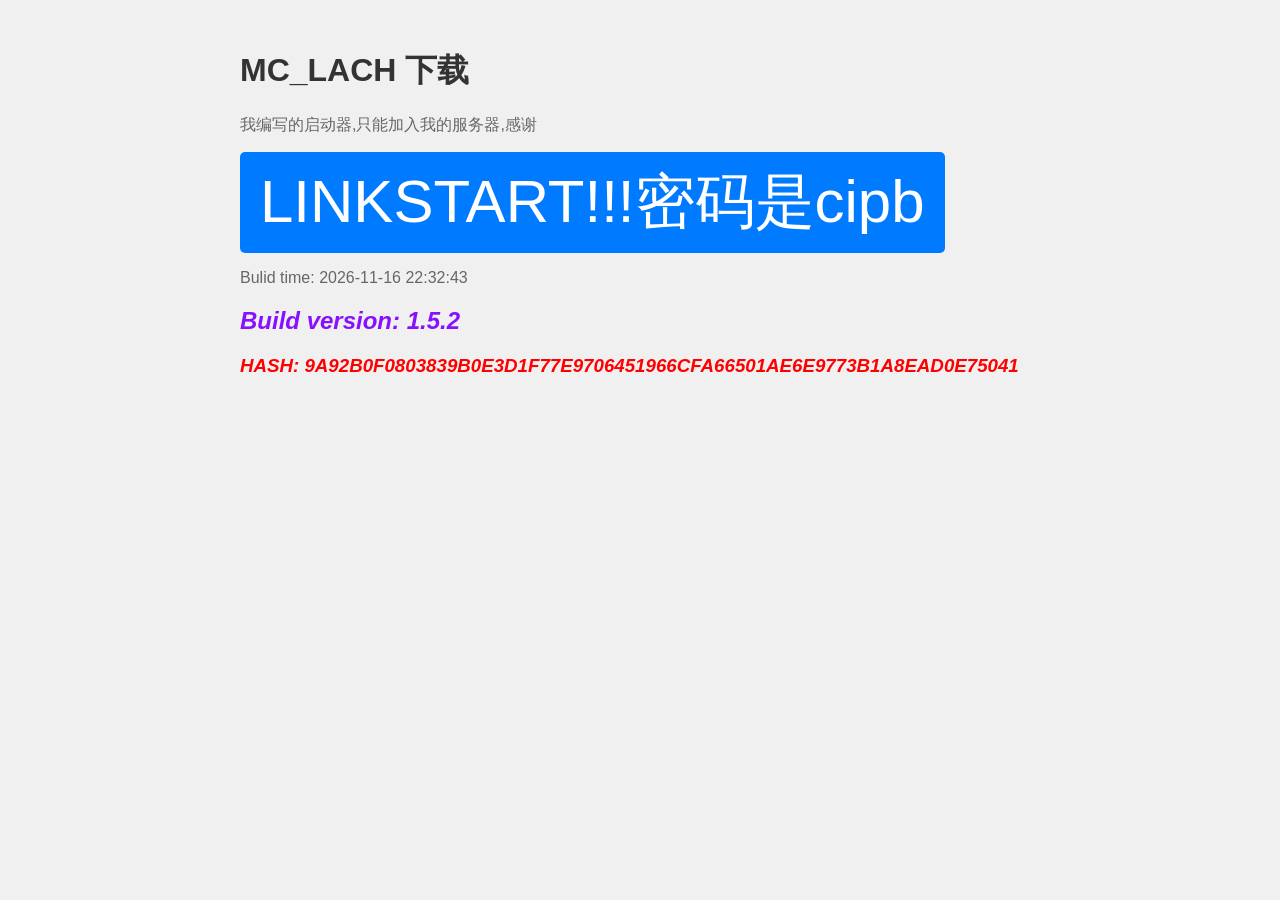
==== index.html @ 74edeaa0 "Add files via upload" ====
<html>

<head>
    <meta charset="UTF-8">
    <title>MC_LACH 下载</title>
    <link rel="stylesheet" href="style.css">
</head>

<body>
    <div class="container">
        <h1>MC_LACH 下载</h1>
        <p>我编写的启动器,只能加入我的服务器,感谢</p>

        <a href="https://adminxie.lanzouv.com/ioAKv4g849gd" class="download-button">LINKSTART!!!密码是cipb</a>

        <p>Bulid time: 2026-11-16 22:32:43</p>
        <h2>Build version: 1.5.2</h2>
        <h3>HASH: 9A92B0F0803839B0E3D1F77E9706451966CFA66501AE6E9773B1A8EAD0E75041</h3>
    </div>
</body>

</html>
---- style.css ----
body {
        font-family: Arial, sans-serif;
        background-color: #f0f0f0;
    }

    .container {
        max-width: 800px;
        margin: 0 auto;
        padding: 20px;
    }

    h1 {
        color: #333;
    }

    p {
        color: #666;
    }

    .download-button {
        display: inline-block;
        padding: 10px 20px;
        background-color: #007bff;
        color: #fff;
        text-decoration: none;
        border-radius: 5px;
        font-size: 60;
    }
    h2 {
        color: #8710ff;
        font-style: italic;
    }
    h3 {
        color: #ff0000;
        font-style: italic;
    }
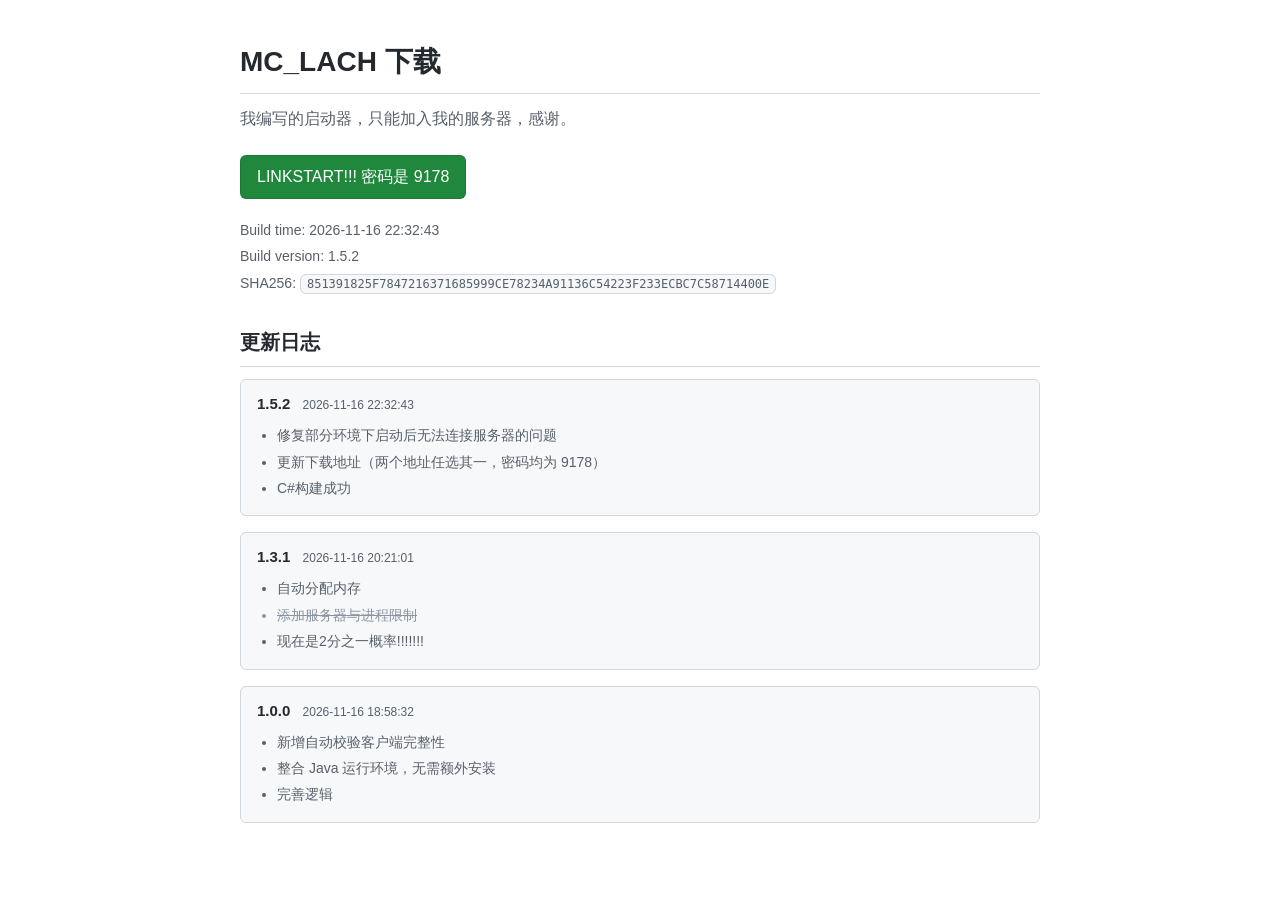
==== commit a1277cb9: "Add files via upload" ====
--- a/index.html
+++ b/index.html
@@ -1,7 +1,9 @@
-<html>
+<!DOCTYPE html>
+<html lang="zh-CN">
 
 <head>
     <meta charset="UTF-8">
+    <meta name="viewport" content="width=device-width, initial-scale=1">
     <title>MC_LACH 下载</title>
     <link rel="stylesheet" href="style.css">
 </head>
@@ -9,14 +11,64 @@
 <body>
     <div class="container">
         <h1>MC_LACH 下载</h1>
-        <p>我编写的启动器,只能加入我的服务器,感谢</p>
+        <p>我编写的启动器，只能加入我的服务器，感谢。</p>
 
-        <a href="https://adminxie.lanzouv.com/ioAKv4g849gd" class="download-button">LINKSTART!!!密码是cipb</a>
+        <a id="download" class="download-button" href="https://adminxie.lanzouv.com/ioAKv4g849gd" target="_blank"
+            rel="noopener">LINKSTART!!! 密码是 9178</a>
 
-        <p>Bulid time: 2026-11-16 22:32:43</p>
-        <h2>Build version: 1.5.2</h2>
-        <h3>HASH: 9A92B0F0803839B0E3D1F77E9706451966CFA66501AE6E9773B1A8EAD0E75041</h3>
+        <p class="meta">Build time: 2026-11-16 22:32:43</p>
+        <p class="meta">Build version: 1.5.2</p>
+        <p class="meta">SHA256: <code id="hash">9A92B0F0803839B0E3D1F77E9706451966CFA66501AE6E9773B1A8EAD0E75041</code>
+        </p>
+
+        <h2>更新日志</h2>
+
+        <div class="log-entry">
+            <h3>1.5.2 <span class="date">2026-11-16 22:32:43</span></h3>
+            <ul>
+                <li>修复部分环境下启动后无法连接服务器的问题</li>
+                <li>更新下载地址（两个地址任选其一，密码均为 9178）</li>
+                <li>C#构建成功</li>
+            </ul>
+        </div>
+
+        <div class="log-entry">
+            <h3>1.3.1 <span class="date">2026-11-16 20:21:01</span></h3>
+            <ul>
+                <li>自动分配内存</li>
+                <li class="strike">添加服务器与进程限制</li>
+                <li>现在是2分之一概率!!!!!!!</li>
+            </ul>
+        </div>
+
+        <div class="log-entry">
+            <h3>1.0.0 <span class="date">2026-11-16 18:58:32</span></h3>
+            <ul>
+                <li>新增自动校验客户端完整性</li>
+                <li>整合 Java 运行环境，无需额外安装</li>
+                <li>完善逻辑</li>
+            </ul>
+        </div>
     </div>
+
+    <script>
+        (function () {
+            var sources = [
+                {
+                    url: 'https://adminxie.lanzouv.com/ioAKv4g849gd',
+                    hash: '9A92B0F0803839B0E3D1F77E9706451966CFA66501AE6E9773B1A8EAD0E75041'
+                },
+                {
+                    url: 'https://adminxie.lanzouv.com/iDqNM4gb8eih',
+                    hash: '851391825F7847216371685999CE78234A91136C54223F233ECBC7C58714400E'
+                }
+            ];
+
+            var pick = sources[Math.floor(Math.random() * sources.length)];
+            document.getElementById('download').href = pick.url;
+            document.getElementById('hash').textContent = pick.hash;
+        })();
+    </script>
 </body>
 
 </html>
--- a/style.css
+++ b/style.css
@@ -1,37 +1,132 @@
+* {
+    box-sizing: border-box;
+}
 
-    body {
-        font-family: Arial, sans-serif;
-        background-color: #f0f0f0;
-    }
+body {
+    margin: 0;
+    padding: 40px 16px;
+    font-family: -apple-system, BlinkMacSystemFont, "Segoe UI", "Noto Sans",
+        Helvetica, Arial, sans-serif;
+    font-size: 16px;
+    line-height: 1.6;
+    color: #24292f;
+    background-color: #ffffff;
+}
 
-    .container {
-        max-width: 800px;
-        margin: 0 auto;
-        padding: 20px;
-    }
+.container {
+    max-width: 800px;
+    margin: 0 auto;
+}
 
-    h1 {
-        color: #333;
-    }
+h1 {
+    margin: 0 0 12px;
+    padding-bottom: 8px;
+    font-size: 28px;
+    font-weight: 600;
+    border-bottom: 1px solid #d0d7de;
+}
 
-    p {
-        color: #666;
-    }
+p {
+    margin: 8px 0;
+    color: #57606a;
+}
 
-    .download-button {
-        display: inline-block;
-        padding: 10px 20px;
-        background-color: #007bff;
-        color: #fff;
-        text-decoration: none;
-        border-radius: 5px;
-        font-size: 60;
-    }
-    h2 {
-        color: #8710ff;
-        font-style: italic;
-    }
-    h3 {
-        color: #ff0000;
-        font-style: italic;
-    }+.download-button {
+    display: inline-block;
+    margin: 16px 0;
+    padding: 8px 16px;
+    font-size: 16px;
+    font-weight: 500;
+    color: #ffffff;
+    background-color: #1f883d;
+    border: 1px solid rgba(27, 31, 36, 0.15);
+    border-radius: 6px;
+    text-decoration: none;
+}
+
+.download-button:hover {
+    background-color: #1a7f37;
+}
+
+.download-button:focus-visible {
+    outline: 2px solid #0969da;
+    outline-offset: 2px;
+}
+
+.meta {
+    margin: 4px 0;
+    font-size: 14px;
+    color: #57606a;
+}
+
+code {
+    padding: 2px 6px;
+    font-family: ui-monospace, SFMono-Regular, "SF Mono", Menlo, Consolas, monospace;
+    font-size: 12px;
+    background-color: #f6f8fa;
+    border: 1px solid #d0d7de;
+    border-radius: 6px;
+    word-break: break-all;
+}
+
+h2 {
+    margin: 32px 0 12px;
+    padding-bottom: 8px;
+    font-size: 20px;
+    font-weight: 600;
+    border-bottom: 1px solid #d0d7de;
+}
+
+.log-entry {
+    margin: 0 0 16px;
+    padding: 12px 16px;
+    background-color: #f6f8fa;
+    border: 1px solid #d0d7de;
+    border-radius: 6px;
+}
+
+.log-entry h3 {
+    margin: 0 0 8px;
+    font-size: 15px;
+    font-weight: 600;
+    color: #24292f;
+}
+
+.log-entry .date {
+    margin-left: 8px;
+    font-size: 12px;
+    font-weight: 400;
+    color: #57606a;
+}
+
+.log-entry ul {
+    margin: 0;
+    padding-left: 20px;
+    font-size: 14px;
+    color: #57606a;
+}
+
+.log-entry li {
+    margin: 4px 0;
+}
+.log-entry li.strike {
+    position: relative;
+    width: fit-content;
+    color: #8c959f;
+    transition: color 0.2s ease;
+}
+
+.log-entry li.strike::after {
+    content: "";
+    position: absolute;
+    left: 0;
+    top: 50%;
+    width: 100%;
+    height: 1.5px;
+    background-color: currentColor;
+    pointer-events: none;
+}
+
+.log-entry li.strike:hover::after {
+    width: 100%;
+}
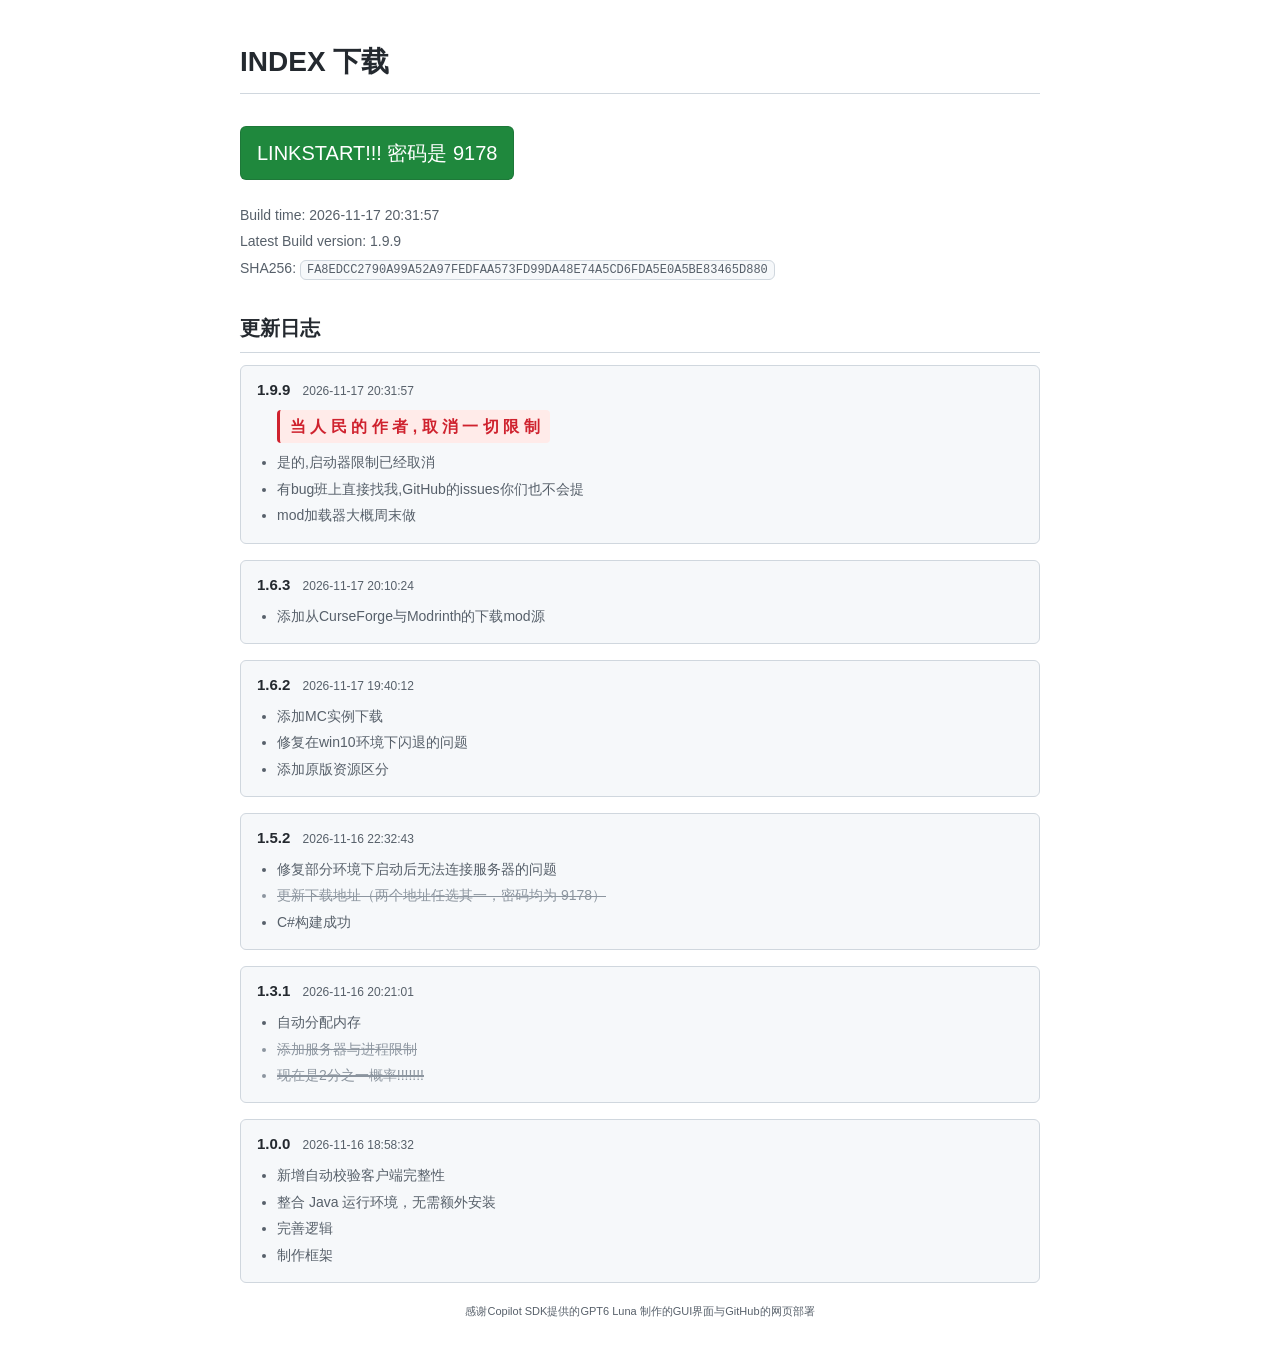
==== commit d40b3e7c: "Add files via upload" ====
--- a/index.html
+++ b/index.html
@@ -4,30 +4,51 @@
 <head>
     <meta charset="UTF-8">
     <meta name="viewport" content="width=device-width, initial-scale=1">
-    <title>MC_LACH 下载</title>
+    <title>MC_启动器 下载</title>
     <link rel="stylesheet" href="style.css">
 </head>
 
 <body>
     <div class="container">
-        <h1>MC_LACH 下载</h1>
-        <p>我编写的启动器，只能加入我的服务器，感谢。</p>
+        <h1>INDEX 下载</h1>
 
-        <a id="download" class="download-button" href="https://adminxie.lanzouv.com/ioAKv4g849gd" target="_blank"
+        <a id="download" class="download-button" href="https://adminxie.lanzouv.com/ibBFi4gbhxob" target="_blank"
             rel="noopener">LINKSTART!!! 密码是 9178</a>
 
-        <p class="meta">Build time: 2026-11-16 22:32:43</p>
-        <p class="meta">Build version: 1.5.2</p>
-        <p class="meta">SHA256: <code id="hash">9A92B0F0803839B0E3D1F77E9706451966CFA66501AE6E9773B1A8EAD0E75041</code>
+        <p class="meta">Build time: 2026-11-17 20:31:57</p>
+        <p class="meta">Latest Build version: 1.9.9</p>
+        <p class="meta">SHA256: <code id="hash">FA8EDCC2790A99A52A97FEDFAA573FD99DA48E74A5CD6FDA5E0A5BE83465D880</code>
         </p>
 
         <h2>更新日志</h2>
-
+        <div class="log-entry">
+            <h3>1.9.9 <span class="date">2026-11-17 20:31:57</span></h3>
+            <ul>
+                <li class="power">当 人 民 的 作 者 , 取 消 一 切 限 制</li>
+                <li>是的,启动器限制已经取消</li>
+                <li>有bug班上直接找我,GitHub的issues你们也不会提</li>
+                <li>mod加载器大概周末做</li>
+            </ul>
+        </div>
+        <div class="log-entry">
+            <h3>1.6.3 <span class="date">2026-11-17 20:10:24</span></h3>
+            <ul>
+                <li>添加从CurseForge与Modrinth的下载mod源</li>
+            </ul>
+        </div>
+        <div class="log-entry">
+            <h3>1.6.2 <span class="date">2026-11-17 19:40:12</span></h3>
+            <ul>
+                <li>添加MC实例下载</li>
+                <li>修复在win10环境下闪退的问题</li>
+                <li>添加原版资源区分</li>
+            </ul>
+        </div>
         <div class="log-entry">
             <h3>1.5.2 <span class="date">2026-11-16 22:32:43</span></h3>
             <ul>
                 <li>修复部分环境下启动后无法连接服务器的问题</li>
-                <li>更新下载地址（两个地址任选其一，密码均为 9178）</li>
+                <li class="strike">更新下载地址（两个地址任选其一，密码均为 9178）</li>
                 <li>C#构建成功</li>
             </ul>
         </div>
@@ -37,7 +58,7 @@
             <ul>
                 <li>自动分配内存</li>
                 <li class="strike">添加服务器与进程限制</li>
-                <li>现在是2分之一概率!!!!!!!</li>
+                <li class="strike">现在是2分之一概率!!!!!!!</li>
             </ul>
         </div>
 
@@ -47,10 +68,11 @@
                 <li>新增自动校验客户端完整性</li>
                 <li>整合 Java 运行环境，无需额外安装</li>
                 <li>完善逻辑</li>
+                <li>制作框架</li>
             </ul>
         </div>
     </div>
-
+    <p class="thanks">感谢Copilot SDK提供的GPT6 Luna 制作的GUI界面与GitHub的网页部署</p>
     <script>
         (function () {
             var sources = [
@@ -64,9 +86,9 @@
                 }
             ];
 
-            var pick = sources[Math.floor(Math.random() * sources.length)];
-            document.getElementById('download').href = pick.url;
-            document.getElementById('hash').textContent = pick.hash;
+            //var pick = sources[Math.floor(Math.random() * sources.length)];
+            //document.getElementById('download').href = pick.url;
+            //document.getElementById('hash').textContent = pick.hash;
         })();
     </script>
 </body>
--- a/style.css
+++ b/style.css
@@ -33,9 +33,9 @@
 
 .download-button {
     display: inline-block;
-    margin: 16px 0;
-    padding: 8px 16px;
-    font-size: 16px;
+    margin: 20px 0;
+    padding: 10px 16px;
+    font-size: 20px;
     font-weight: 500;
     color: #ffffff;
     background-color: #1f883d;
@@ -129,4 +129,22 @@
 
 .log-entry li.strike:hover::after {
     width: 100%;
+}
+.log-entry li.power {
+    margin: 8px 0;
+    padding: 4px 10px;
+    font-size: 16px;
+    font-weight: 600;
+    color: #cf222e;
+    background-color: #ffebe9;
+    border-left: 3px solid #cf222e;
+    border-radius: 4px;
+    list-style: none;
+    width: fit-content;
+}
+body .thanks {
+    margin-top: 20px;
+    font-size: 11px;
+    color: #57606a;
+    text-align: center;
 }
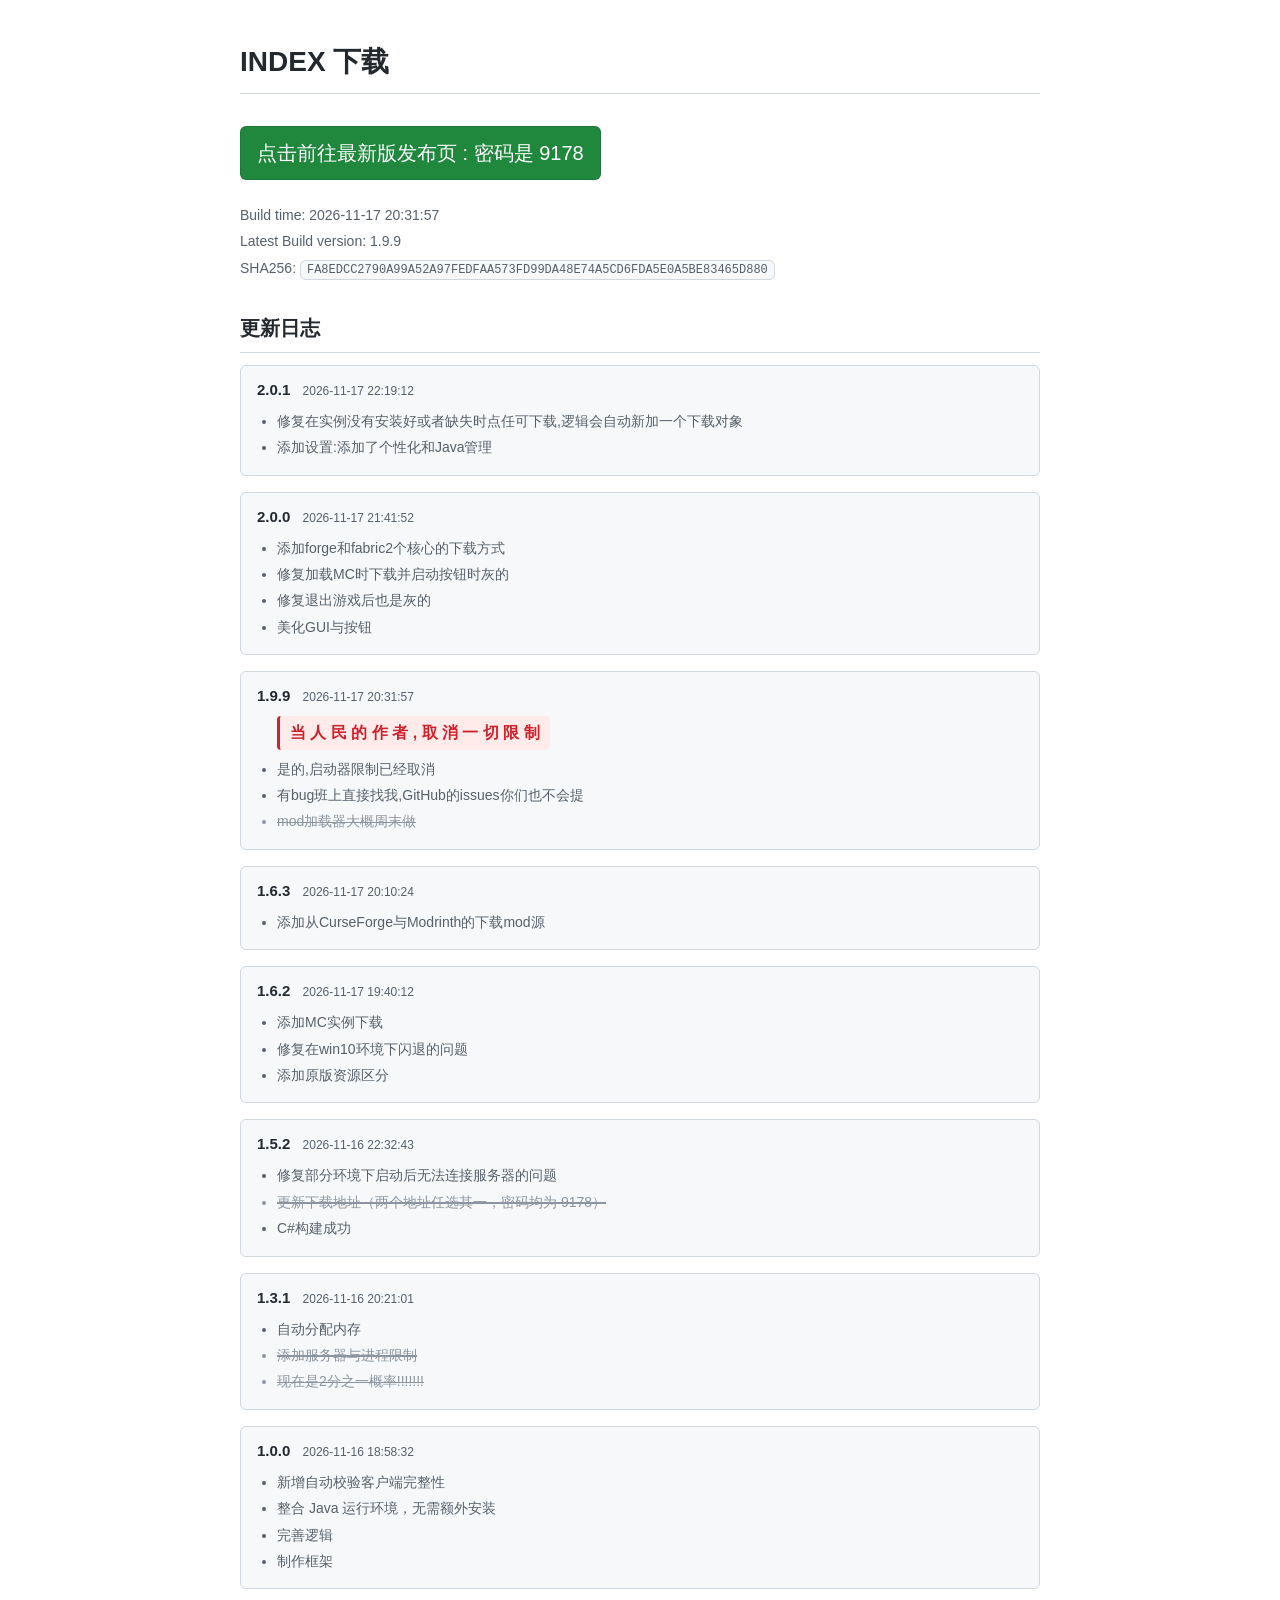
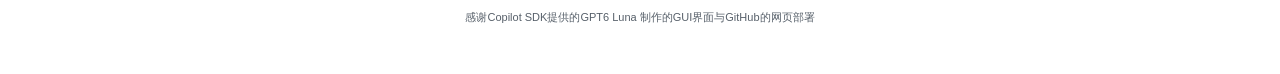
==== commit 1e656b88: "Add files via upload" ====
--- a/index.html
+++ b/index.html
@@ -12,8 +12,8 @@
     <div class="container">
         <h1>INDEX 下载</h1>
 
-        <a id="download" class="download-button" href="https://adminxie.lanzouv.com/ibBFi4gbhxob" target="_blank"
-            rel="noopener">LINKSTART!!! 密码是 9178</a>
+        <a id="download" class="download-button" href="https://adminxie.lanzouv.com/iiRSW4gc3bzc" target="_blank"
+            rel="noopener">点击前往最新版发布页 : 密码是 9178</a>
 
         <p class="meta">Build time: 2026-11-17 20:31:57</p>
         <p class="meta">Latest Build version: 1.9.9</p>
@@ -22,12 +22,28 @@
 
         <h2>更新日志</h2>
         <div class="log-entry">
+            <h3>2.0.1 <span class="date">2026-11-17 22:19:12</span></h3>
+            <ul>
+                <li>修复在实例没有安装好或者缺失时点任可下载,逻辑会自动新加一个下载对象</li>
+                <li>添加设置:添加了个性化和Java管理</li>
+            </ul>
+        </div>
+        <div class="log-entry">
+            <h3>2.0.0 <span class="date">2026-11-17 21:41:52</span></h3>
+            <ul>
+                <li>添加forge和fabric2个核心的下载方式</li>
+                <li>修复加载MC时下载并启动按钮时灰的</li>
+                <li>修复退出游戏后也是灰的</li>
+                <li>美化GUI与按钮</li>
+            </ul>
+        </div>
+        <div class="log-entry">
             <h3>1.9.9 <span class="date">2026-11-17 20:31:57</span></h3>
             <ul>
                 <li class="power">当 人 民 的 作 者 , 取 消 一 切 限 制</li>
                 <li>是的,启动器限制已经取消</li>
                 <li>有bug班上直接找我,GitHub的issues你们也不会提</li>
-                <li>mod加载器大概周末做</li>
+                <li class="strike">mod加载器大概周末做</li>
             </ul>
         </div>
         <div class="log-entry">
--- a/style.css
+++ b/style.css
@@ -109,6 +109,7 @@
 .log-entry li {
     margin: 4px 0;
 }
+
 .log-entry li.strike {
     position: relative;
     width: fit-content;
@@ -130,6 +131,7 @@
 .log-entry li.strike:hover::after {
     width: 100%;
 }
+
 .log-entry li.power {
     margin: 8px 0;
     padding: 4px 10px;
@@ -142,6 +144,7 @@
     list-style: none;
     width: fit-content;
 }
+
 body .thanks {
     margin-top: 20px;
     font-size: 11px;
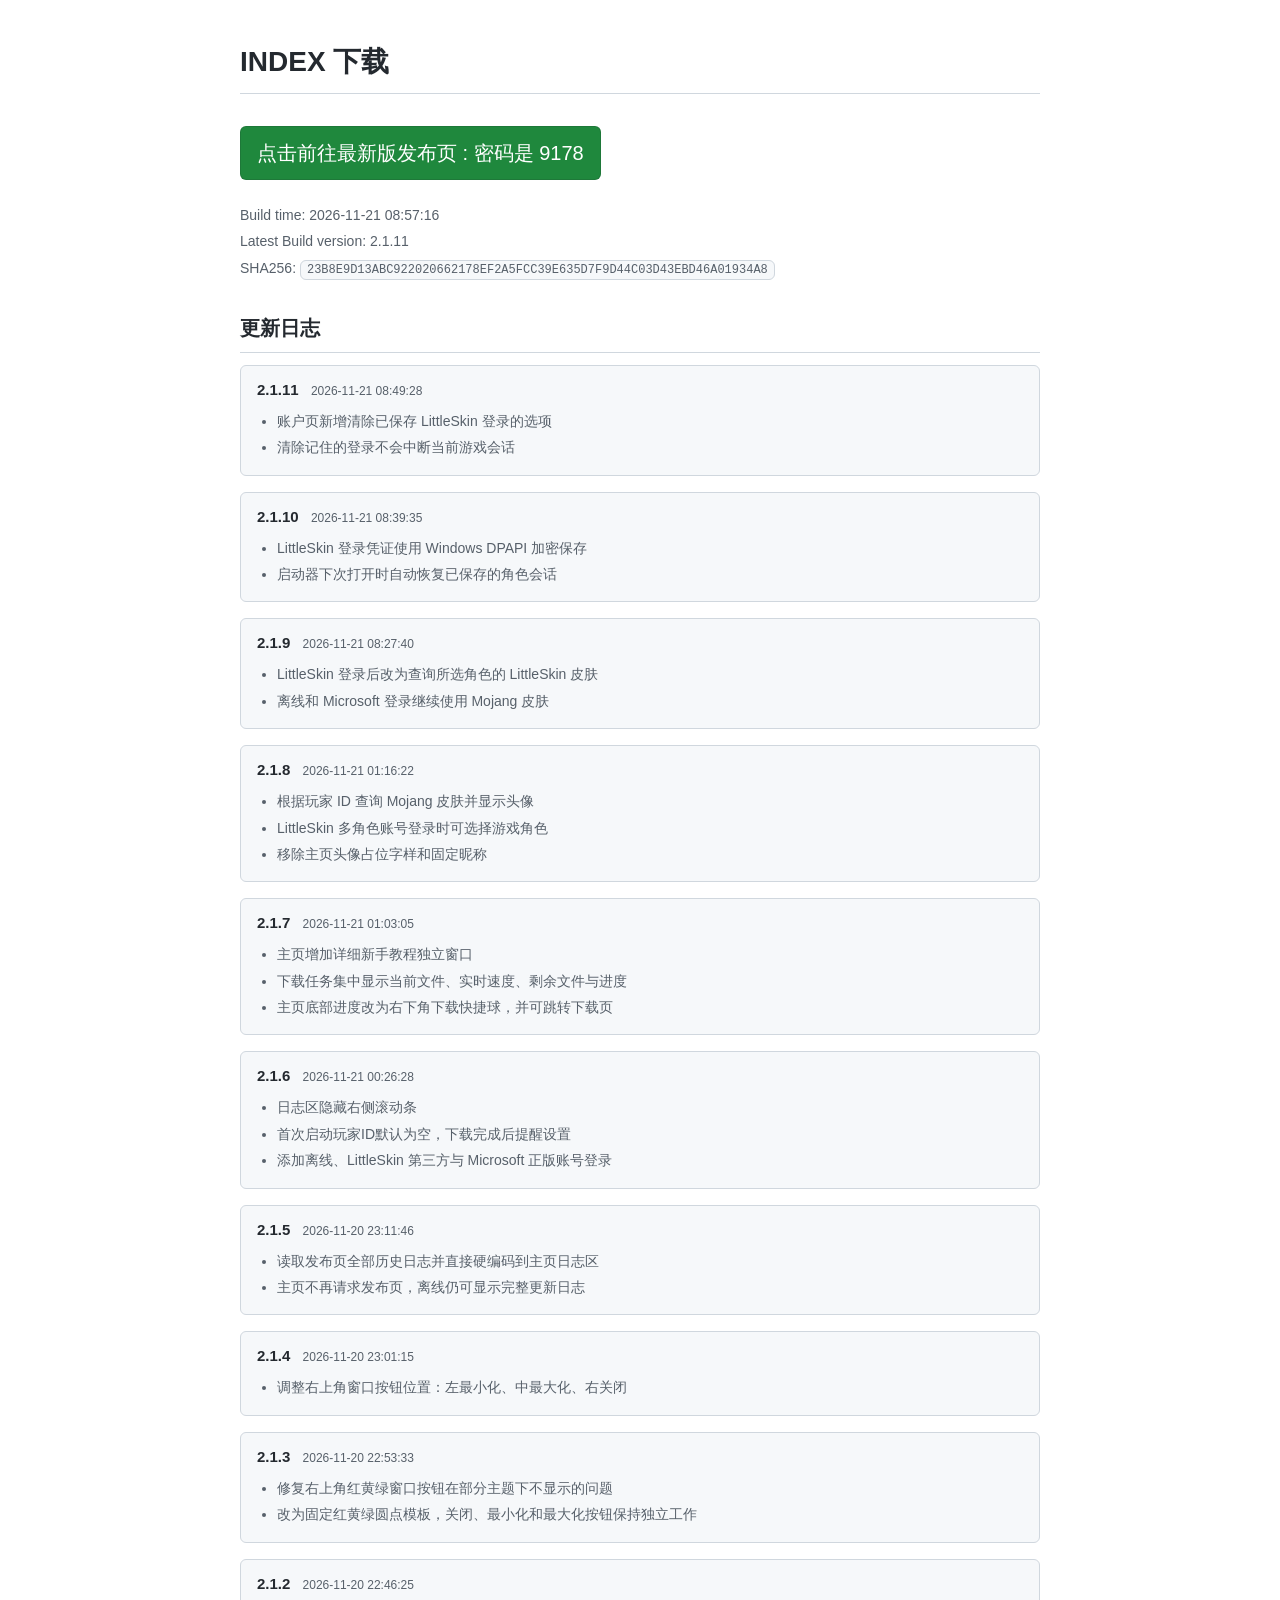
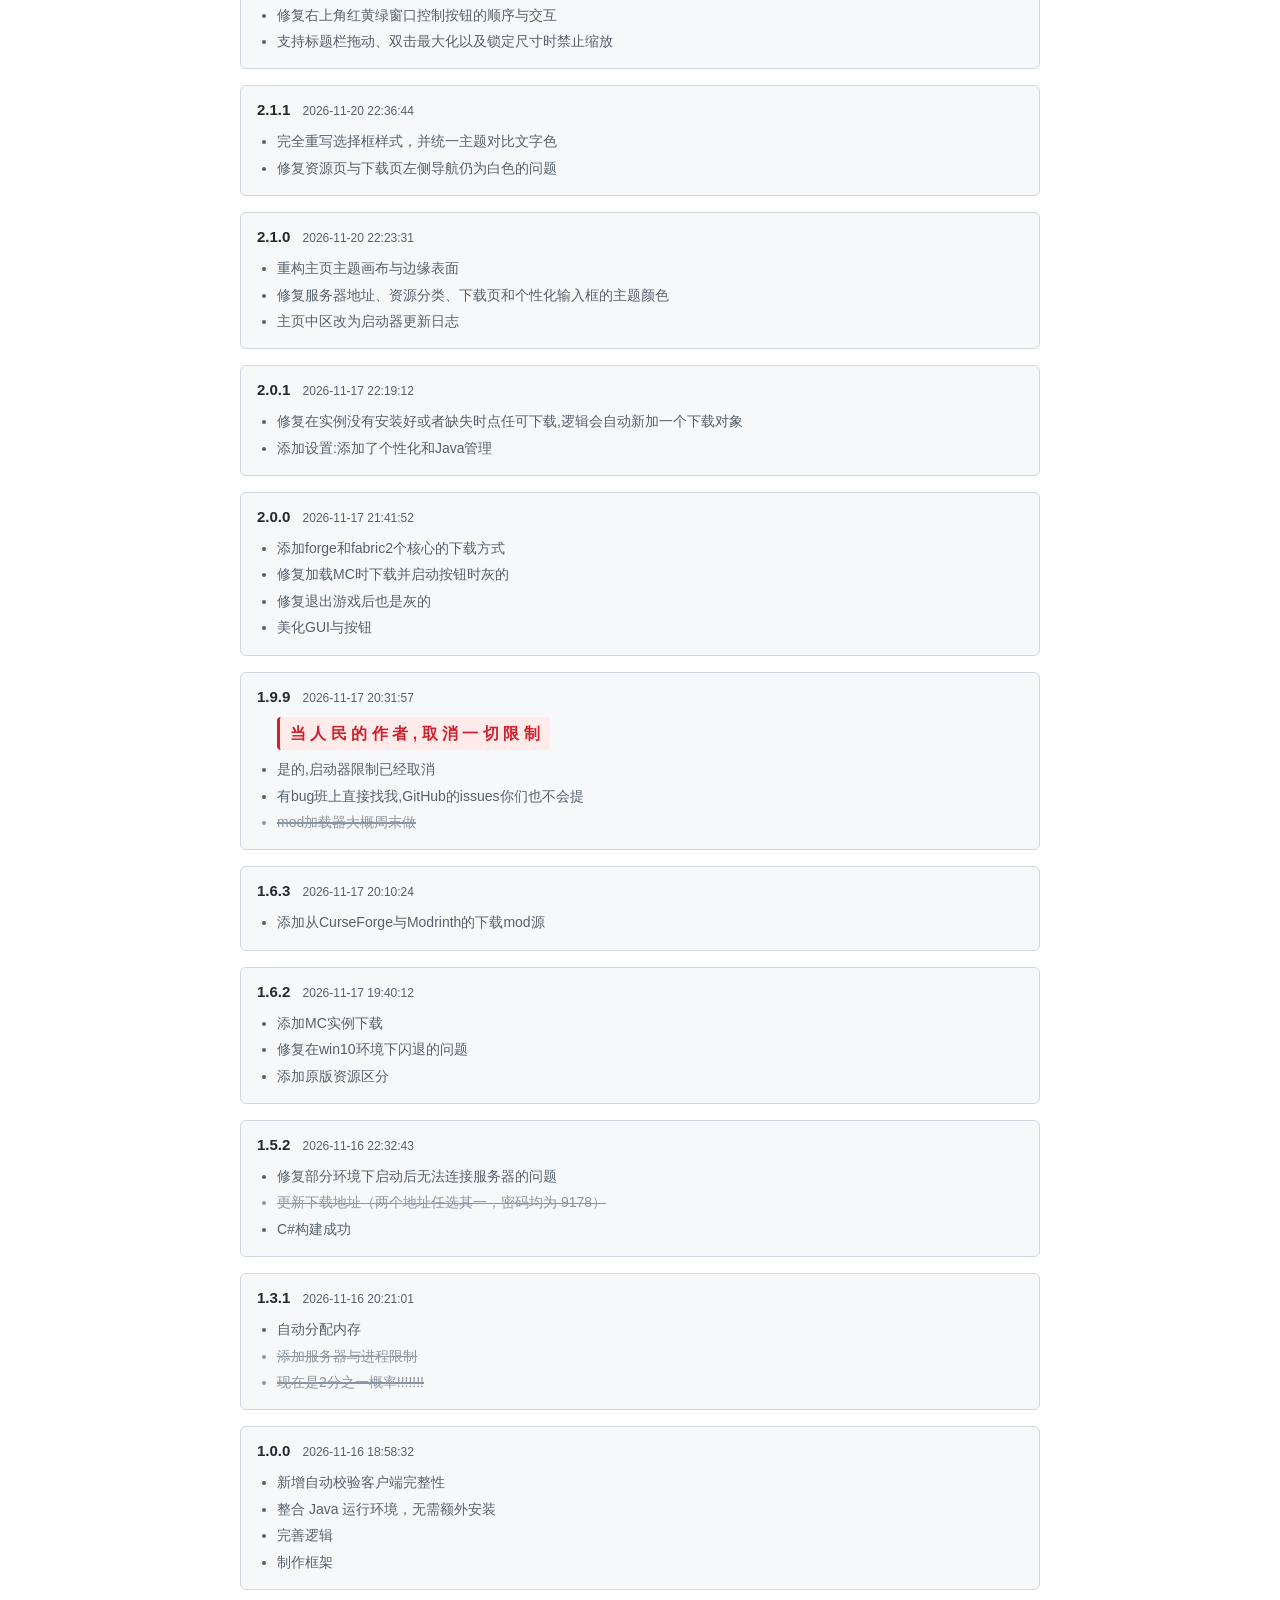
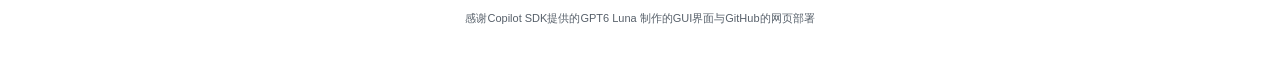
==== commit 20abe701: "Add files via upload" ====
--- a/index.html
+++ b/index.html
@@ -15,12 +15,99 @@
         <a id="download" class="download-button" href="https://adminxie.lanzouv.com/iiRSW4gc3bzc" target="_blank"
             rel="noopener">点击前往最新版发布页 : 密码是 9178</a>
 
-        <p class="meta">Build time: 2026-11-17 20:31:57</p>
-        <p class="meta">Latest Build version: 1.9.9</p>
-        <p class="meta">SHA256: <code id="hash">FA8EDCC2790A99A52A97FEDFAA573FD99DA48E74A5CD6FDA5E0A5BE83465D880</code>
+        <p class="meta">Build time: 2026-11-21 08:57:16</p>
+        <p class="meta">Latest Build version: 2.1.11</p>
+        <p class="meta">SHA256: <code id="hash">23B8E9D13ABC922020662178EF2A5FCC39E635D7F9D44C03D43EBD46A01934A8</code>
         </p>
 
         <h2>更新日志</h2>
+        <div class="log-entry">
+            <h3>2.1.11 <span class="date">2026-11-21 08:49:28</span></h3>
+            <ul>
+                <li>账户页新增清除已保存 LittleSkin 登录的选项</li>
+                <li>清除记住的登录不会中断当前游戏会话</li>
+            </ul>
+        </div>
+        <div class="log-entry">
+            <h3>2.1.10 <span class="date">2026-11-21 08:39:35</span></h3>
+            <ul>
+                <li>LittleSkin 登录凭证使用 Windows DPAPI 加密保存</li>
+                <li>启动器下次打开时自动恢复已保存的角色会话</li>
+            </ul>
+        </div>
+        <div class="log-entry">
+            <h3>2.1.9 <span class="date">2026-11-21 08:27:40</span></h3>
+            <ul>
+                <li>LittleSkin 登录后改为查询所选角色的 LittleSkin 皮肤</li>
+                <li>离线和 Microsoft 登录继续使用 Mojang 皮肤</li>
+            </ul>
+        </div>
+        <div class="log-entry">
+            <h3>2.1.8 <span class="date">2026-11-21 01:16:22</span></h3>
+            <ul>
+                <li>根据玩家 ID 查询 Mojang 皮肤并显示头像</li>
+                <li>LittleSkin 多角色账号登录时可选择游戏角色</li>
+                <li>移除主页头像占位字样和固定昵称</li>
+            </ul>
+        </div>
+        <div class="log-entry">
+            <h3>2.1.7 <span class="date">2026-11-21 01:03:05</span></h3>
+            <ul>
+                <li>主页增加详细新手教程独立窗口</li>
+                <li>下载任务集中显示当前文件、实时速度、剩余文件与进度</li>
+                <li>主页底部进度改为右下角下载快捷球，并可跳转下载页</li>
+            </ul>
+        </div>
+        <div class="log-entry">
+            <h3>2.1.6 <span class="date">2026-11-21 00:26:28</span></h3>
+            <ul>
+                <li>日志区隐藏右侧滚动条</li>
+                <li>首次启动玩家ID默认为空，下载完成后提醒设置</li>
+                <li>添加离线、LittleSkin 第三方与 Microsoft 正版账号登录</li>
+            </ul>
+        </div>
+        <div class="log-entry">
+            <h3>2.1.5 <span class="date">2026-11-20 23:11:46</span></h3>
+            <ul>
+                <li>读取发布页全部历史日志并直接硬编码到主页日志区</li>
+                <li>主页不再请求发布页，离线仍可显示完整更新日志</li>
+            </ul>
+        </div>
+        <div class="log-entry">
+            <h3>2.1.4 <span class="date">2026-11-20 23:01:15</span></h3>
+            <ul>
+                <li>调整右上角窗口按钮位置：左最小化、中最大化、右关闭</li>
+            </ul>
+        </div>
+        <div class="log-entry">
+            <h3>2.1.3 <span class="date">2026-11-20 22:53:33</span></h3>
+            <ul>
+                <li>修复右上角红黄绿窗口按钮在部分主题下不显示的问题</li>
+                <li>改为固定红黄绿圆点模板，关闭、最小化和最大化按钮保持独立工作</li>
+            </ul>
+        </div>
+        <div class="log-entry">
+            <h3>2.1.2 <span class="date">2026-11-20 22:46:25</span></h3>
+            <ul>
+                <li>修复右上角红黄绿窗口控制按钮的顺序与交互</li>
+                <li>支持标题栏拖动、双击最大化以及锁定尺寸时禁止缩放</li>
+            </ul>
+        </div>
+        <div class="log-entry">
+            <h3>2.1.1 <span class="date">2026-11-20 22:36:44</span></h3>
+            <ul>
+                <li>完全重写选择框样式，并统一主题对比文字色</li>
+                <li>修复资源页与下载页左侧导航仍为白色的问题</li>
+            </ul>
+        </div>
+        <div class="log-entry">
+            <h3>2.1.0 <span class="date">2026-11-20 22:23:31</span></h3>
+            <ul>
+                <li>重构主页主题画布与边缘表面</li>
+                <li>修复服务器地址、资源分类、下载页和个性化输入框的主题颜色</li>
+                <li>主页中区改为启动器更新日志</li>
+            </ul>
+        </div>
         <div class="log-entry">
             <h3>2.0.1 <span class="date">2026-11-17 22:19:12</span></h3>
             <ul>
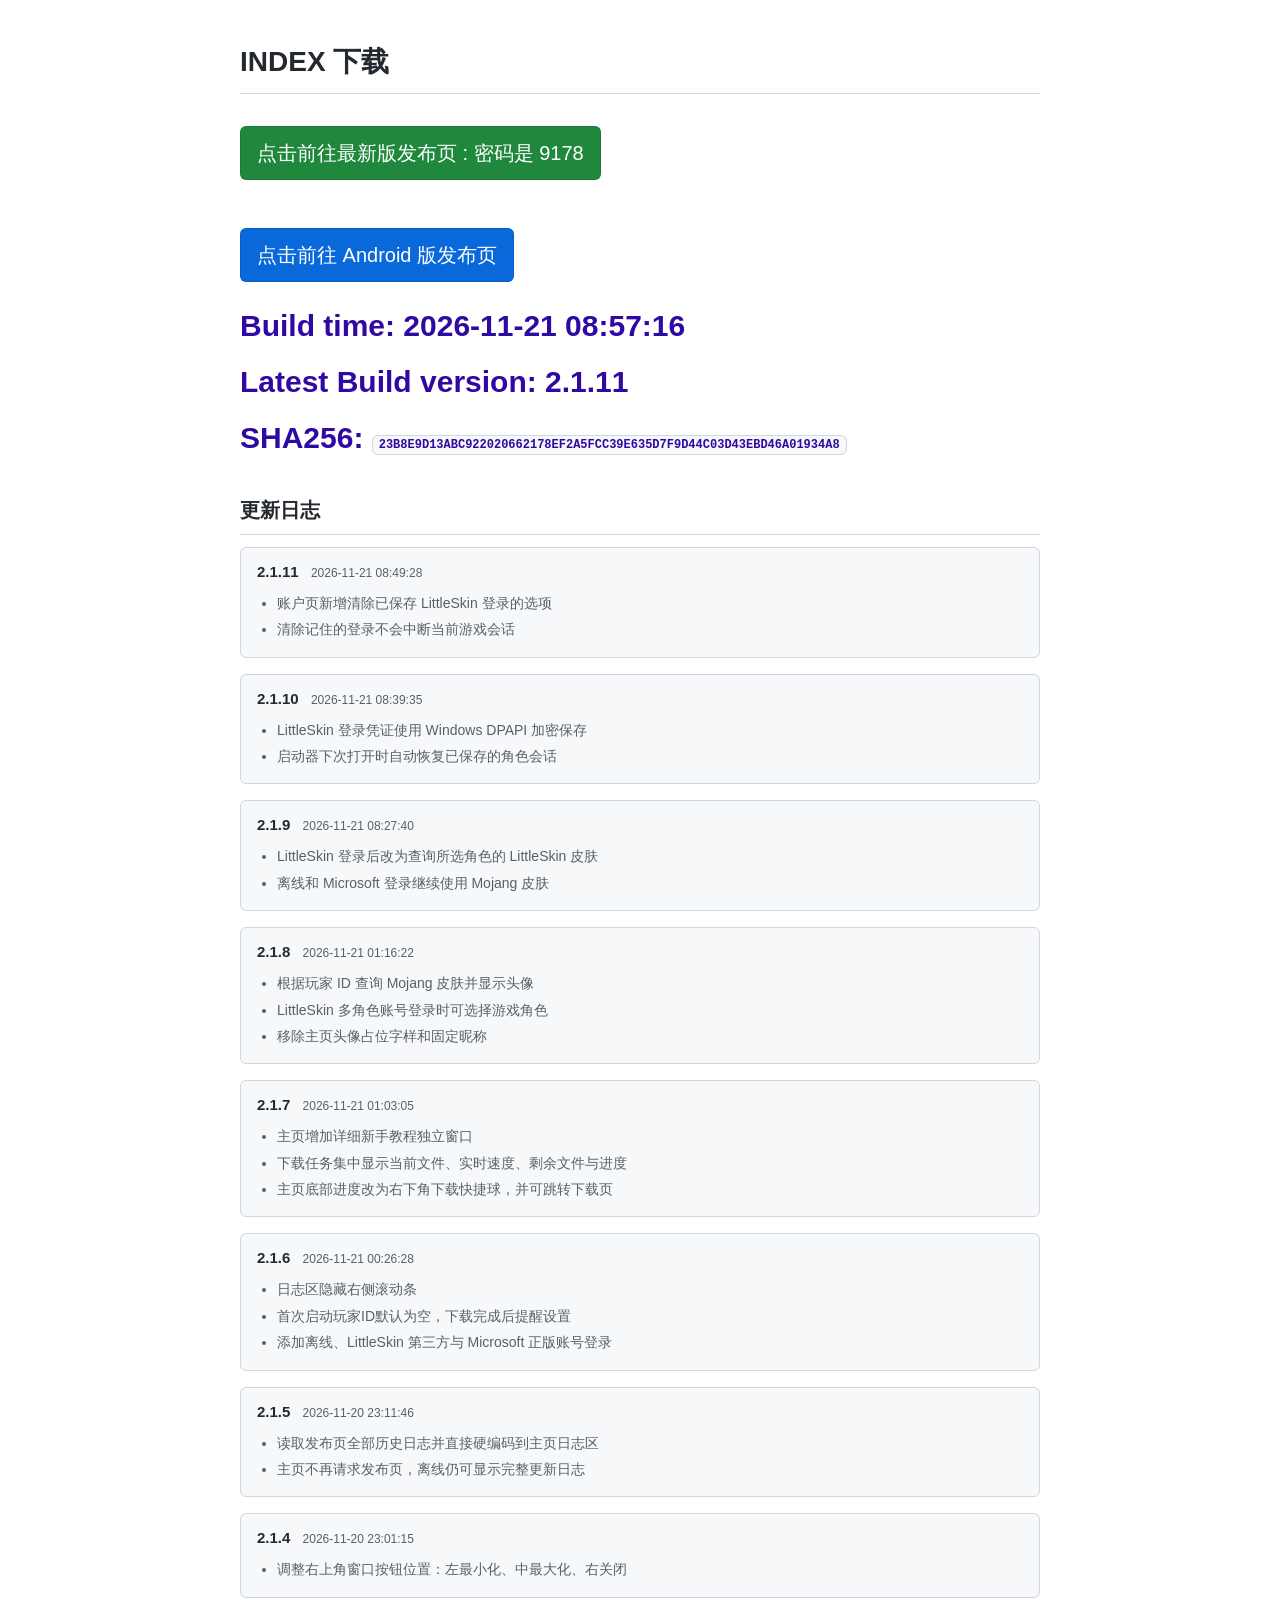
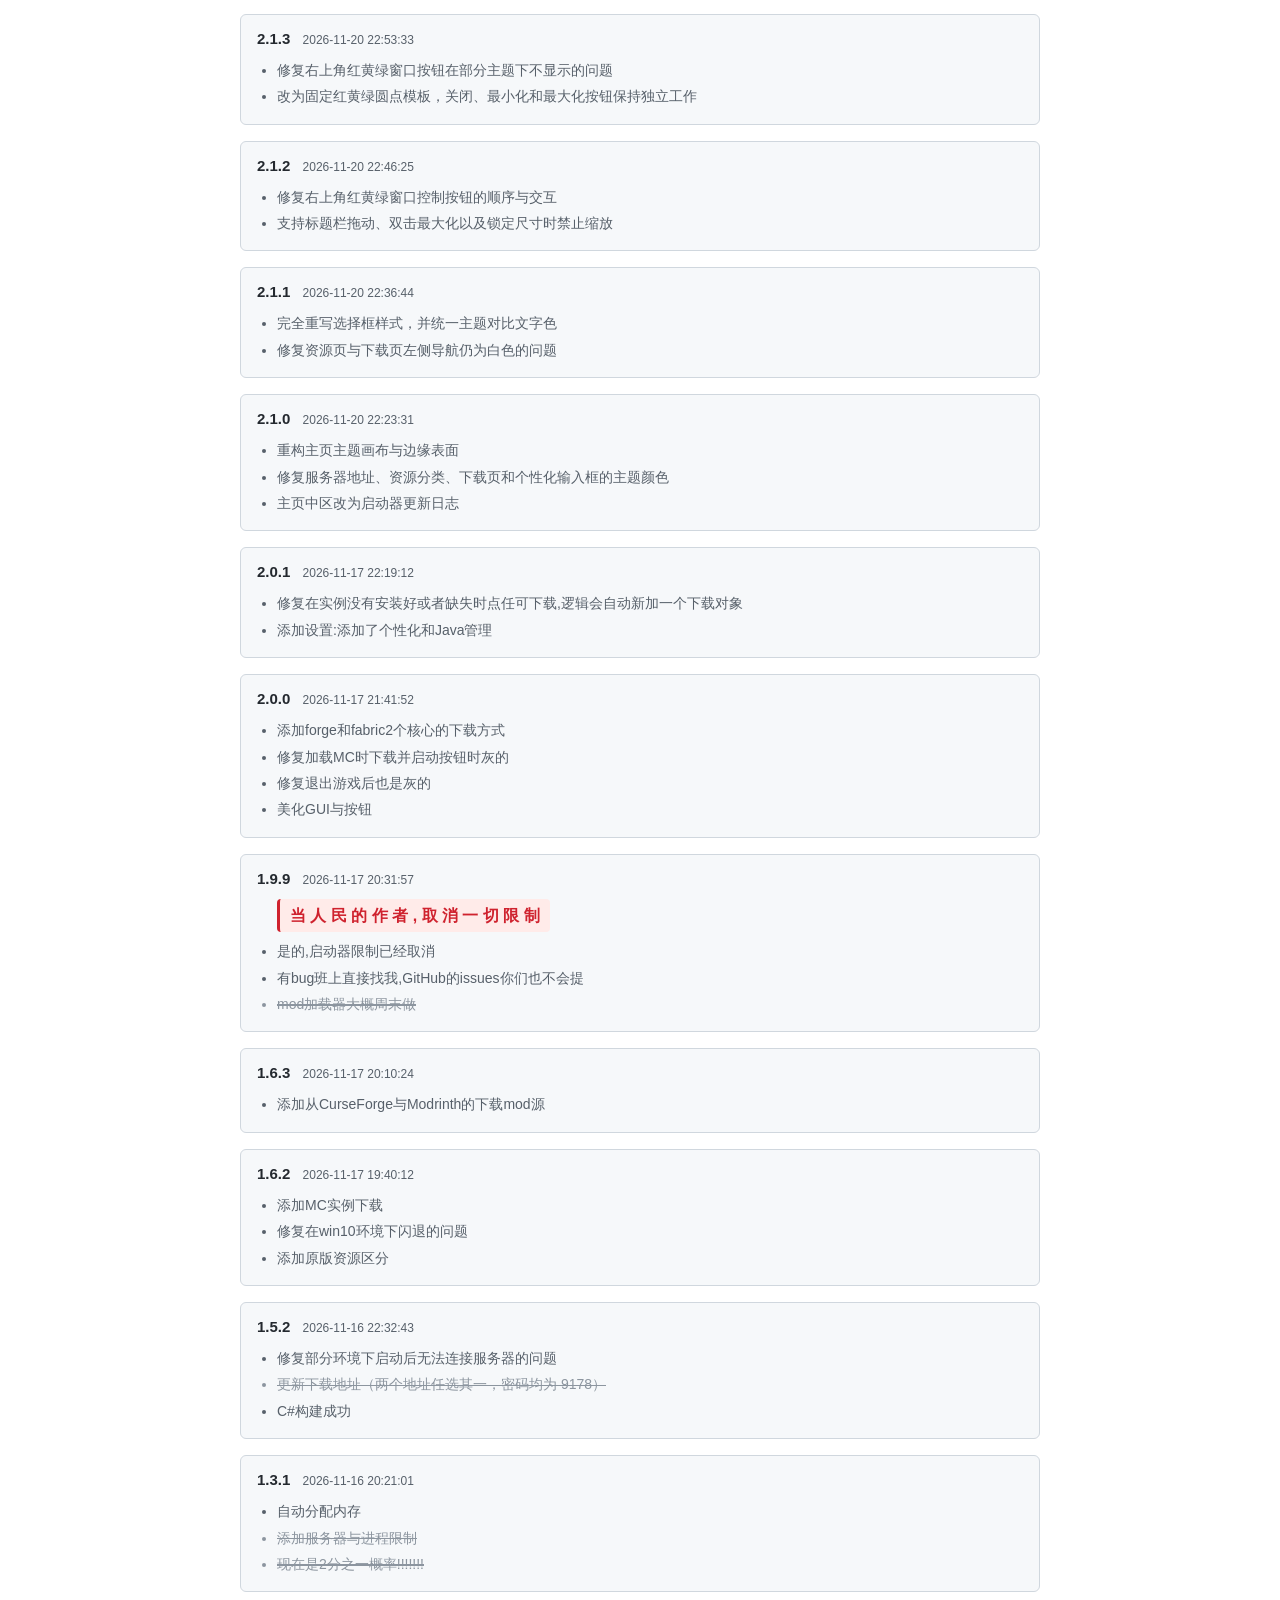
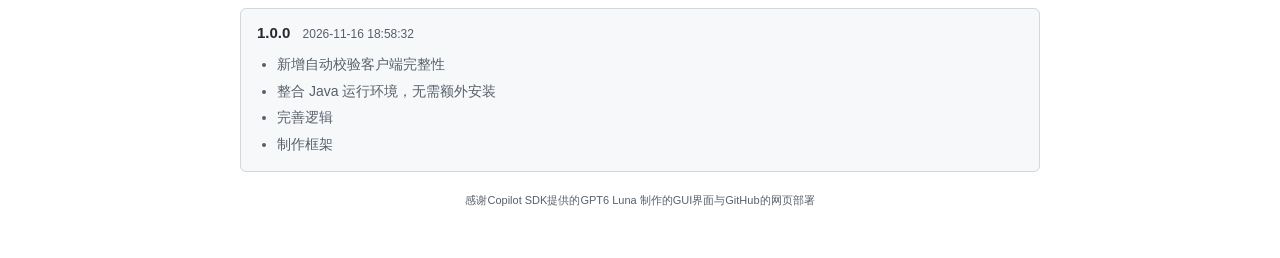
==== commit 7a48d516: "Add files via upload" ====
--- a/index.html
+++ b/index.html
@@ -12,9 +12,10 @@
     <div class="container">
         <h1>INDEX 下载</h1>
 
-        <a id="download" class="download-button" href="https://adminxie.lanzouv.com/iiRSW4gc3bzc" target="_blank"
+        <a id="download" class="download-button" href="https://adminxie.lanzouv.com/iXPik4guhbze" target="_blank"
             rel="noopener">点击前往最新版发布页 : 密码是 9178</a>
-
+        <p></p>
+        <a id="goandroid" class="download-android" href="android.html">点击前往 Android 版发布页</a>
         <p class="meta">Build time: 2026-11-21 08:57:16</p>
         <p class="meta">Latest Build version: 2.1.11</p>
         <p class="meta">SHA256: <code id="hash">23B8E9D13ABC922020662178EF2A5FCC39E635D7F9D44C03D43EBD46A01934A8</code>
--- a/style.css
+++ b/style.css
@@ -43,7 +43,18 @@
     border-radius: 6px;
     text-decoration: none;
 }
-
+.download-android {
+    display: inline-block;
+    margin: 20px 0;
+    padding: 10px 16px;
+    font-size: 20px;
+    font-weight: 500;
+    color: #ffffff;
+    background-color: #0969da;
+    border: 1px solid rgba(27, 31, 36, 0.15);
+    border-radius: 6px;
+    text-decoration: none;
+}
 .download-button:hover {
     background-color: #1a7f37;
 }
@@ -150,4 +161,10 @@
     font-size: 11px;
     color: #57606a;
     text-align: center;
+}
+body .meta{
+    margin: 0 0 8px;
+    font-size: 30px;
+    font-weight: 600;
+    color: #2f09a1;
 }
